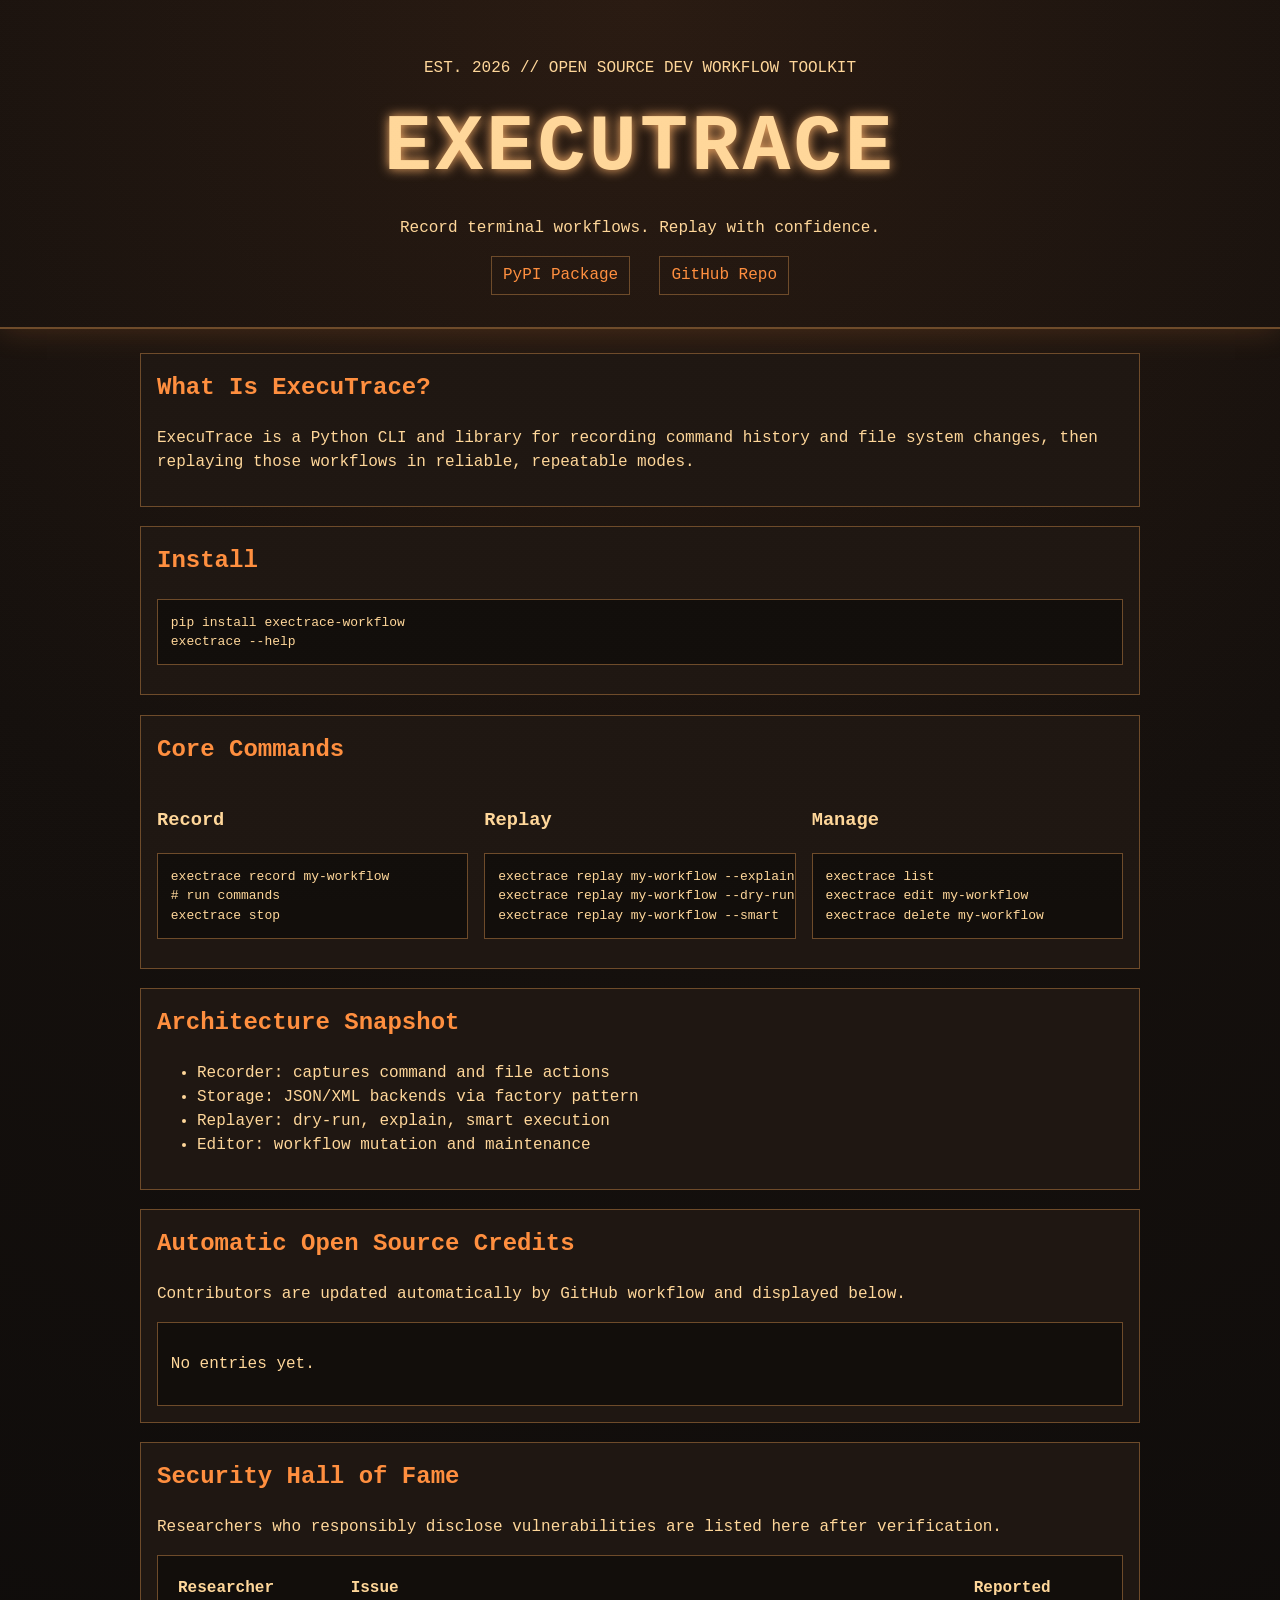
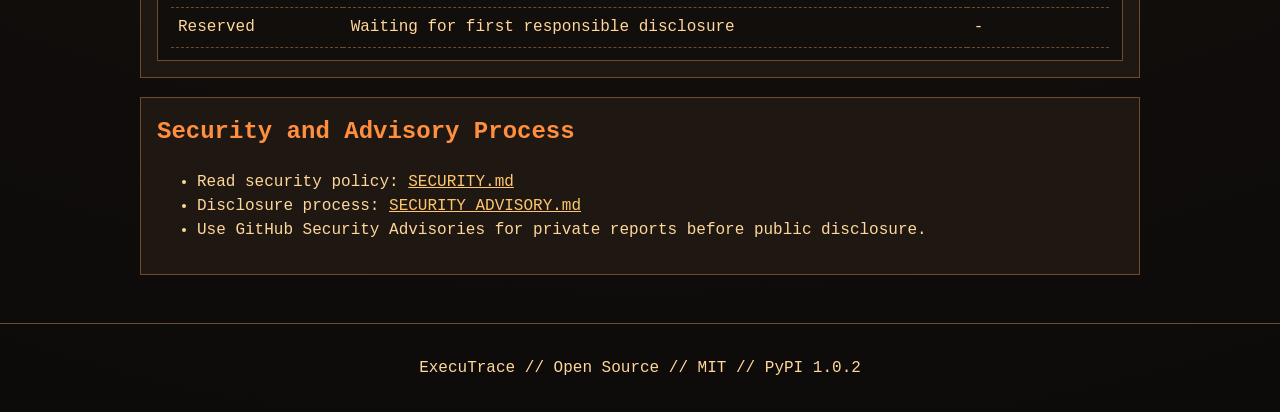
==== website/index.html @ c875852e "Docs: add retro docs website, security policy, and automated hall-of-fame workflows" ====
<!DOCTYPE html>
<html lang="en">
<head>
  <meta charset="UTF-8" />
  <meta name="viewport" content="width=device-width, initial-scale=1.0" />
  <meta name="description" content="ExecuTrace Documentation and Hall of Fame" />
  <title>ExecuTrace // Open Source Docs</title>
  <link rel="stylesheet" href="assets/style.css" />
</head>
<body>
  <div class="grain"></div>
  <header class="hero">
    <p class="mono">EST. 2026 // OPEN SOURCE DEV WORKFLOW TOOLKIT</p>
    <h1>EXECUTRACE</h1>
    <p class="subtitle">Record terminal workflows. Replay with confidence.</p>
    <div class="hero-actions">
      <a href="https://pypi.org/project/exectrace-workflow/" target="_blank" rel="noopener">PyPI Package</a>
      <a href="https://github.com/Stalin-143/ExecuTrace" target="_blank" rel="noopener">GitHub Repo</a>
    </div>
  </header>

  <main>
    <section>
      <h2>What Is ExecuTrace?</h2>
      <p>
        ExecuTrace is a Python CLI and library for recording command history and file system changes,
        then replaying those workflows in reliable, repeatable modes.
      </p>
    </section>

    <section>
      <h2>Install</h2>
      <pre><code>pip install exectrace-workflow
exectrace --help</code></pre>
    </section>

    <section>
      <h2>Core Commands</h2>
      <div class="grid">
        <article>
          <h3>Record</h3>
          <pre><code>exectrace record my-workflow
# run commands
exectrace stop</code></pre>
        </article>
        <article>
          <h3>Replay</h3>
          <pre><code>exectrace replay my-workflow --explain
exectrace replay my-workflow --dry-run
exectrace replay my-workflow --smart</code></pre>
        </article>
        <article>
          <h3>Manage</h3>
          <pre><code>exectrace list
exectrace edit my-workflow
exectrace delete my-workflow</code></pre>
        </article>
      </div>
    </section>

    <section>
      <h2>Architecture Snapshot</h2>
      <ul>
        <li>Recorder: captures command and file actions</li>
        <li>Storage: JSON/XML backends via factory pattern</li>
        <li>Replayer: dry-run, explain, smart execution</li>
        <li>Editor: workflow mutation and maintenance</li>
      </ul>
    </section>

    <section>
      <h2>Automatic Open Source Credits</h2>
      <p>
        Contributors are updated automatically by GitHub workflow and displayed below.
      </p>
      <div id="contributors" class="table"></div>
    </section>

    <section>
      <h2>Security Hall of Fame</h2>
      <p>
        Researchers who responsibly disclose vulnerabilities are listed here after verification.
      </p>
      <div id="security-hof" class="table"></div>
    </section>

    <section>
      <h2>Security and Advisory Process</h2>
      <ul>
        <li>Read security policy: <a href="../SECURITY.md">SECURITY.md</a></li>
        <li>Disclosure process: <a href="../SECURITY_ADVISORY.md">SECURITY_ADVISORY.md</a></li>
        <li>Use GitHub Security Advisories for private reports before public disclosure.</li>
      </ul>
    </section>
  </main>

  <footer>
    <p>ExecuTrace // Open Source // MIT // PyPI 1.0.2</p>
  </footer>

  <script src="assets/app.js"></script>
</body>
</html>
---- website/assets/style.css ----
:root {
  --bg: #15100d;
  --panel: #1f1712;
  --text: #ffd79a;
  --accent: #ff8f3f;
  --line: #6e4b2a;
  --glow: #ffb36b;
}

* {
  box-sizing: border-box;
}

body {
  margin: 0;
  font-family: "Courier New", Courier, monospace;
  background: radial-gradient(circle at top, #2a1b12 0%, var(--bg) 45%, #0d0b0a 100%);
  color: var(--text);
  line-height: 1.5;
}

.grain {
  position: fixed;
  inset: 0;
  pointer-events: none;
  opacity: 0.08;
  background-image: repeating-linear-gradient(0deg, rgba(255, 255, 255, 0.08) 0, rgba(255, 255, 255, 0.08) 1px, transparent 1px, transparent 2px);
}

.hero {
  text-align: center;
  padding: 3rem 1rem 2rem;
  border-bottom: 2px solid var(--line);
  box-shadow: 0 0 30px rgba(255, 143, 63, 0.2);
}

.hero h1 {
  margin: 0.5rem 0;
  font-size: clamp(2rem, 8vw, 5rem);
  letter-spacing: 0.2rem;
  text-shadow: 0 0 12px var(--glow);
}

.subtitle,
.mono {
  margin: 0.5rem 0;
}

.hero-actions {
  margin-top: 1rem;
}

.hero-actions a {
  color: var(--accent);
  margin: 0 0.6rem;
  border: 1px solid var(--line);
  padding: 0.4rem 0.7rem;
  text-decoration: none;
  display: inline-block;
}

main {
  width: min(1000px, 92%);
  margin: 1.5rem auto 3rem;
}

section {
  margin: 1.2rem 0;
  background: var(--panel);
  border: 1px solid var(--line);
  padding: 1rem;
}

h2 {
  margin-top: 0;
  color: var(--accent);
}

pre {
  background: #120e0b;
  border: 1px solid var(--line);
  padding: 0.8rem;
  overflow-x: auto;
}

.grid {
  display: grid;
  grid-template-columns: repeat(auto-fit, minmax(220px, 1fr));
  gap: 1rem;
}

.table {
  border: 1px solid var(--line);
  background: #120e0b;
  padding: 0.8rem;
}

.table table {
  width: 100%;
  border-collapse: collapse;
}

.table th,
.table td {
  text-align: left;
  padding: 0.45rem;
  border-bottom: 1px dashed var(--line);
}

a {
  color: #ffc66d;
}

footer {
  text-align: center;
  padding: 1rem;
  border-top: 1px solid var(--line);
}
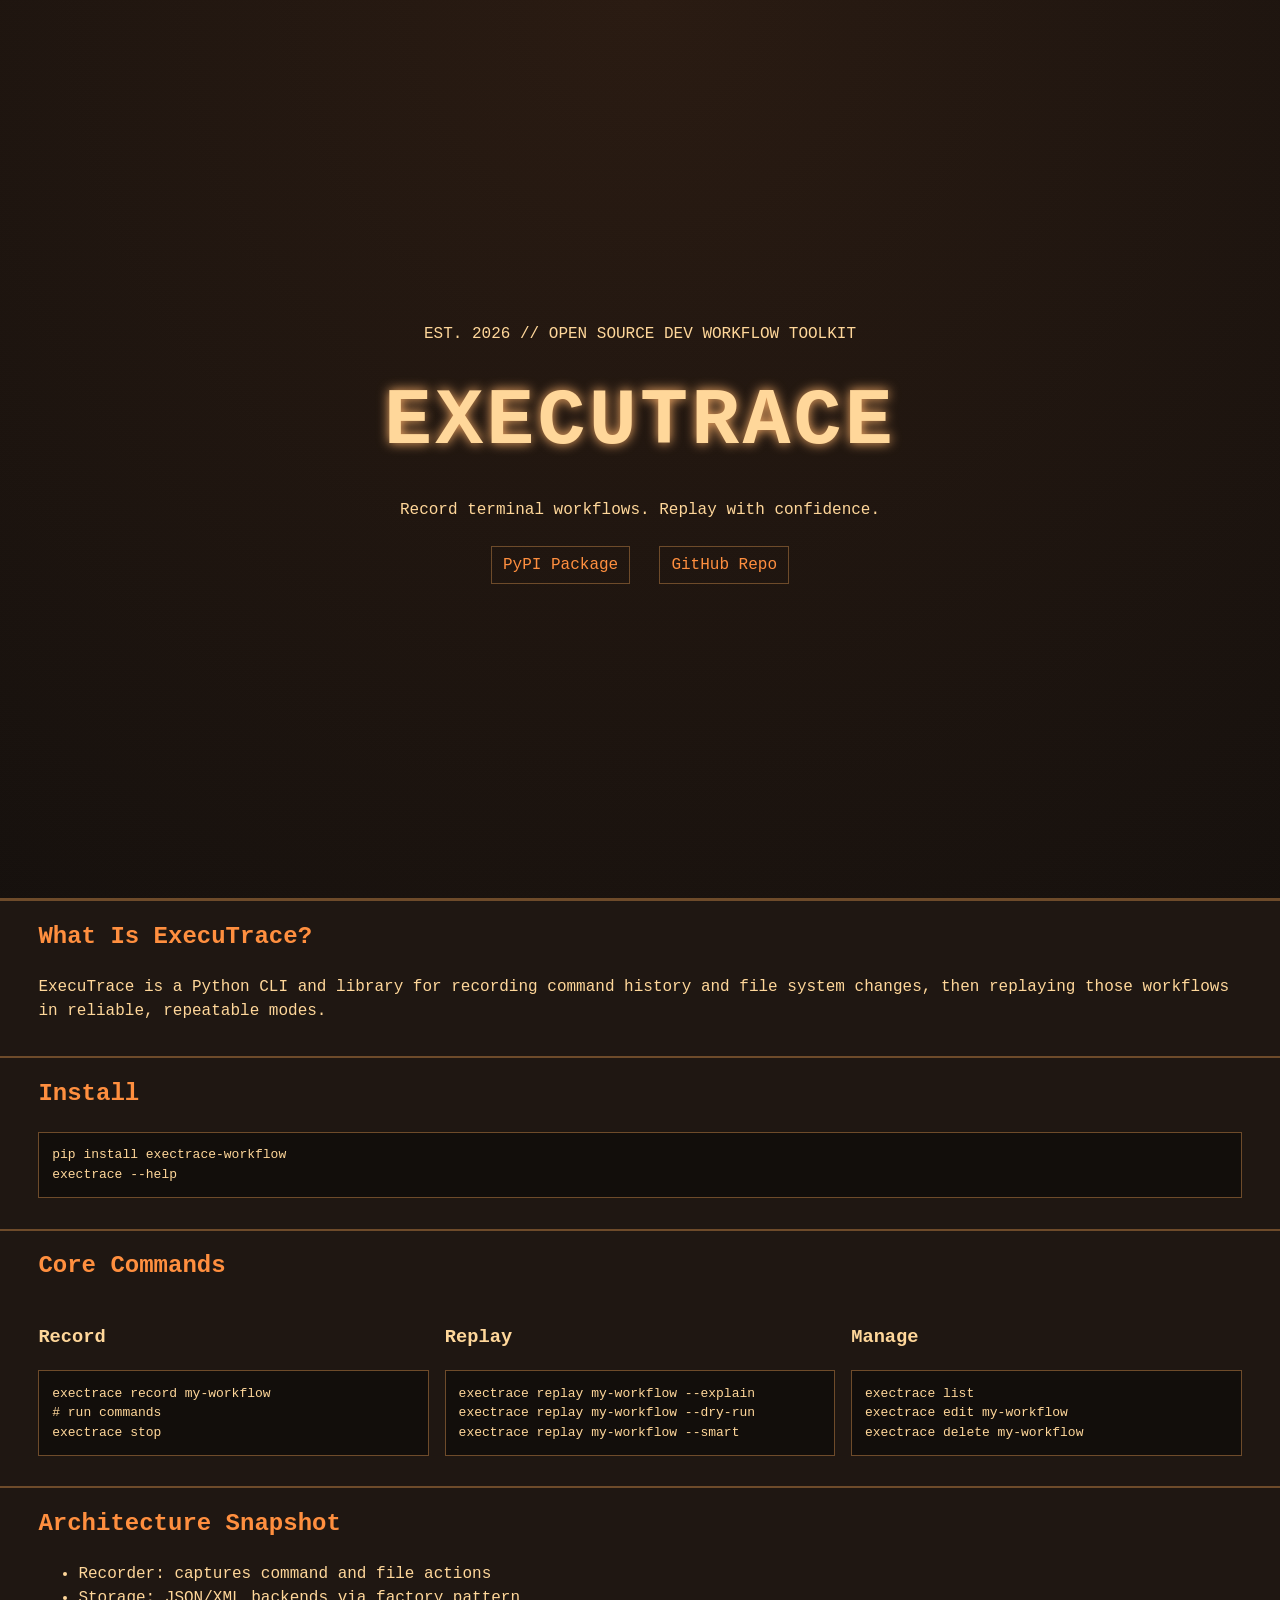
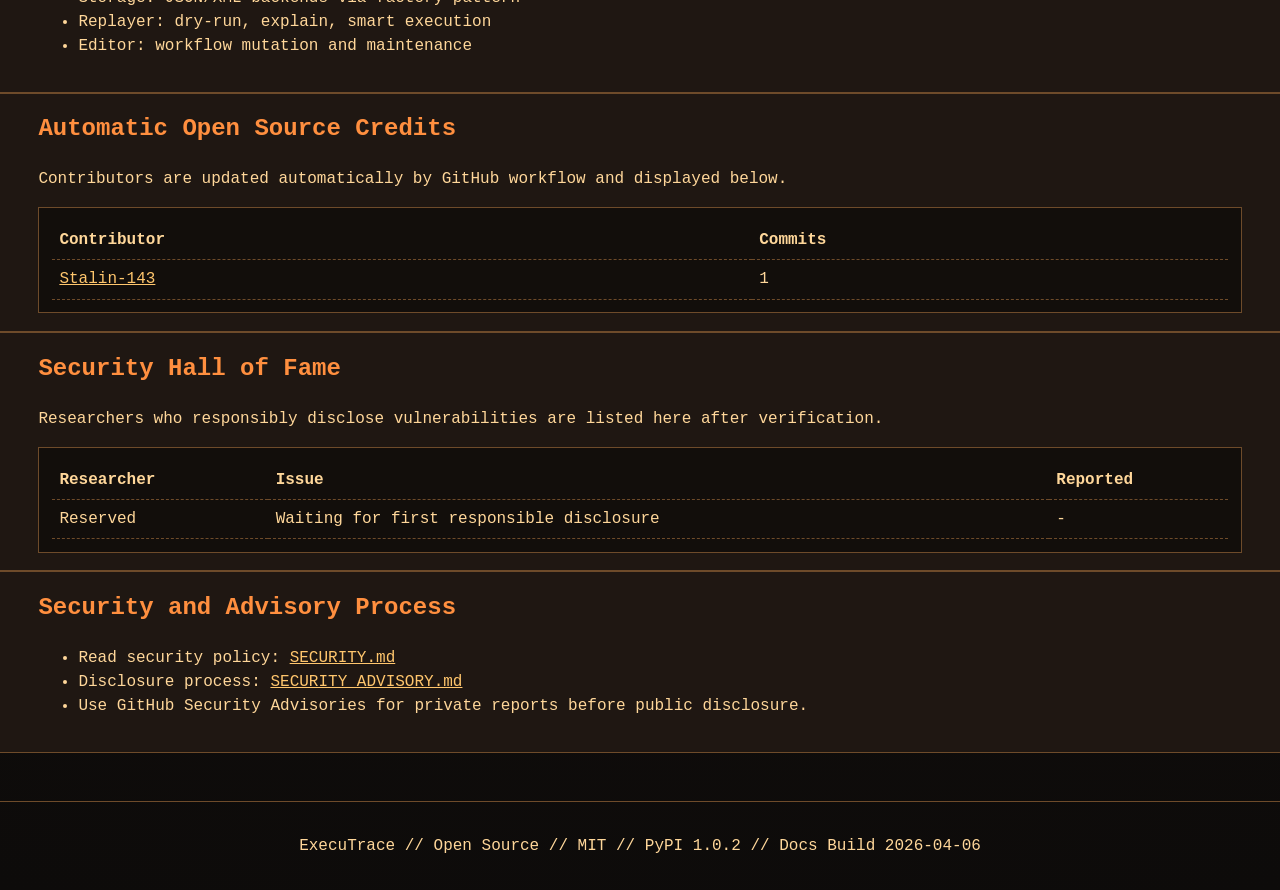
==== commit 58f29b47: "Website: force latest full-width CSS and cache-bust stylesheet" ====
--- a/website/index.html
+++ b/website/index.html
@@ -5,7 +5,7 @@
   <meta name="viewport" content="width=device-width, initial-scale=1.0" />
   <meta name="description" content="ExecuTrace Documentation and Hall of Fame" />
   <title>ExecuTrace // Open Source Docs</title>
-  <link rel="stylesheet" href="assets/style.css" />
+  <link rel="stylesheet" href="assets/style.css?v=20260406-fullwidth" />
 </head>
 <body>
   <div class="grain"></div>
@@ -95,7 +95,7 @@
   </main>
 
   <footer>
-    <p>ExecuTrace // Open Source // MIT // PyPI 1.0.2</p>
+    <p>ExecuTrace // Open Source // MIT // PyPI 1.0.2 // Docs Build 2026-04-06</p>
   </footer>
 
   <script src="assets/app.js"></script>
--- a/website/assets/style.css
+++ b/website/assets/style.css
@@ -11,8 +11,16 @@
   box-sizing: border-box;
 }
 
+html,
+body {
+  width: 100%;
+  max-width: 100%;
+  overflow-x: hidden;
+}
+
 body {
   margin: 0;
+  min-height: 100svh;
   font-family: "Courier New", Courier, monospace;
   background: radial-gradient(circle at top, #2a1b12 0%, var(--bg) 45%, #0d0b0a 100%);
   color: var(--text);
@@ -24,12 +32,19 @@
   inset: 0;
   pointer-events: none;
   opacity: 0.08;
+  z-index: 0;
   background-image: repeating-linear-gradient(0deg, rgba(255, 255, 255, 0.08) 0, rgba(255, 255, 255, 0.08) 1px, transparent 1px, transparent 2px);
 }
 
 .hero {
+  position: relative;
+  z-index: 1;
+  min-height: 100svh;
+  display: flex;
+  flex-direction: column;
+  justify-content: center;
   text-align: center;
-  padding: 3rem 1rem 2rem;
+  padding: 3rem 1rem;
   border-bottom: 2px solid var(--line);
   box-shadow: 0 0 30px rgba(255, 143, 63, 0.2);
 }
@@ -60,15 +75,21 @@
 }
 
 main {
-  width: min(1000px, 92%);
-  margin: 1.5rem auto 3rem;
+  position: relative;
+  z-index: 1;
+  width: 100%;
+  margin: 0;
+  padding: 0 0 3rem;
 }
 
 section {
-  margin: 1.2rem 0;
+  margin: 0;
   background: var(--panel);
-  border: 1px solid var(--line);
-  padding: 1rem;
+  border-top: 1px solid var(--line);
+  border-bottom: 1px solid var(--line);
+  border-left: 0;
+  border-right: 0;
+  padding: 1.1rem clamp(1rem, 3vw, 2.5rem);
 }
 
 h2 {
@@ -112,7 +133,19 @@
 }
 
 footer {
+  position: relative;
+  z-index: 1;
   text-align: center;
-  padding: 1rem;
+  padding: 1rem clamp(1rem, 3vw, 2.5rem);
   border-top: 1px solid var(--line);
 }
+
+@media (max-width: 700px) {
+  .hero {
+    min-height: 90svh;
+  }
+
+  .hero-actions a {
+    margin: 0.3rem;
+  }
+}
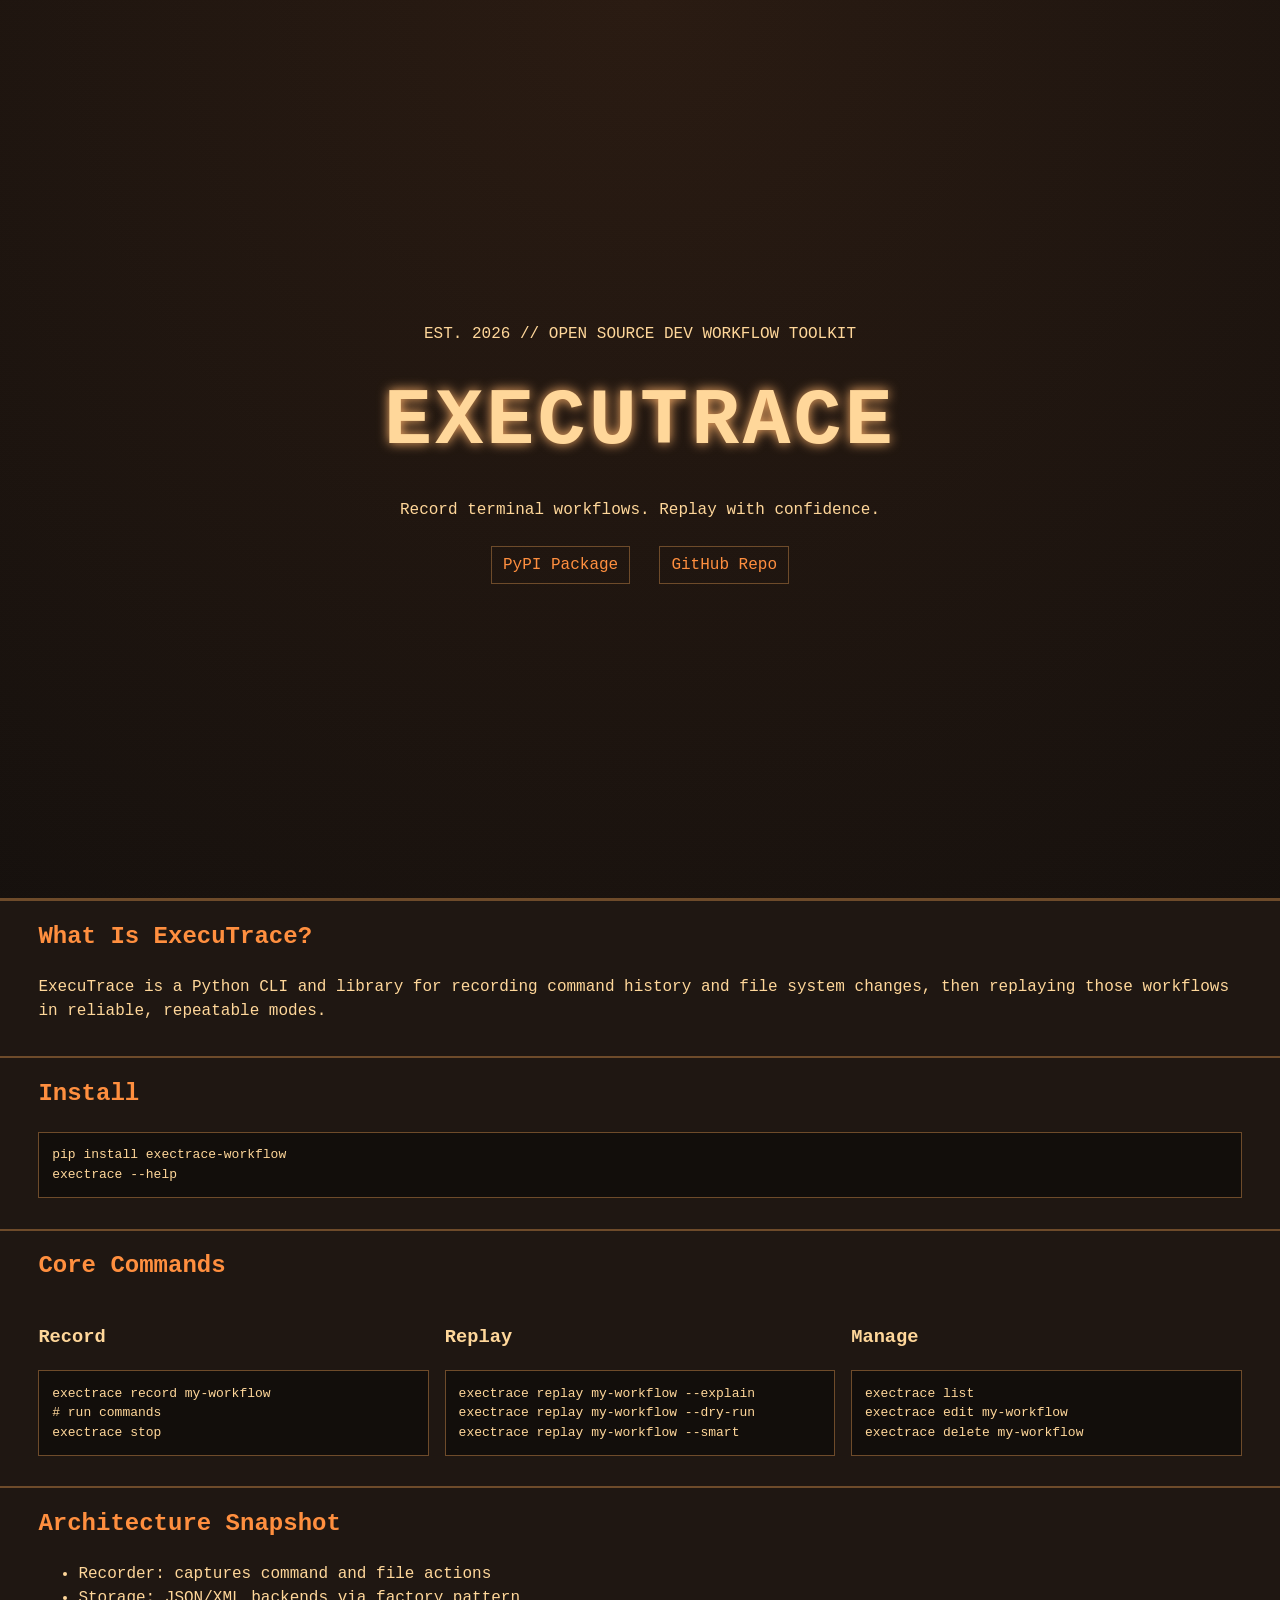
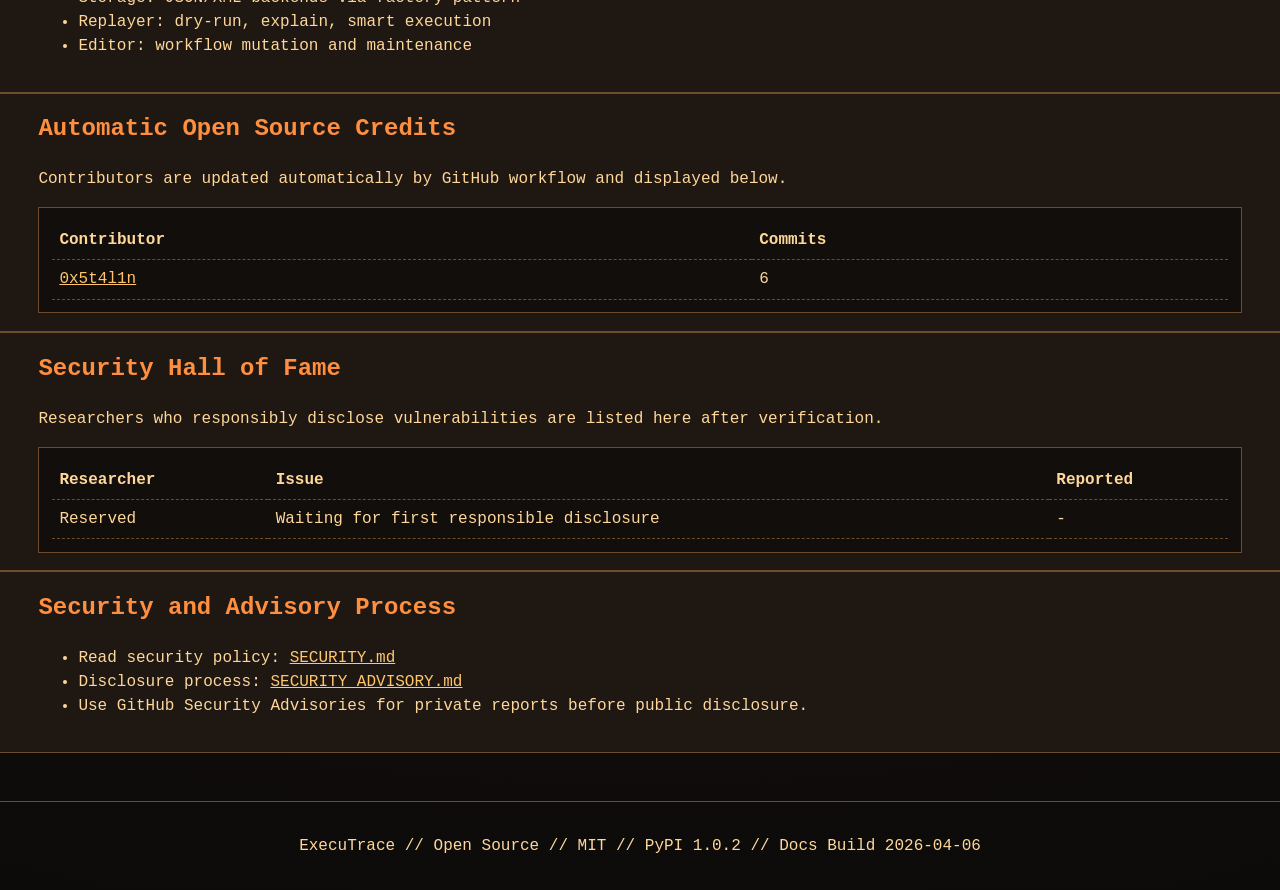
==== commit 7bf00a86: "Fix broken links and XSS in website - Fix GitHub repo links pointing to wrong user (Stalin-143 → th3" ====
--- a/website/index.html
+++ b/website/index.html
@@ -15,7 +15,7 @@
     <p class="subtitle">Record terminal workflows. Replay with confidence.</p>
     <div class="hero-actions">
       <a href="https://pypi.org/project/exectrace-workflow/" target="_blank" rel="noopener">PyPI Package</a>
-      <a href="https://github.com/Stalin-143/ExecuTrace" target="_blank" rel="noopener">GitHub Repo</a>
+      <a href="https://github.com/th30d4y/ExecuTrace" target="_blank" rel="noopener">GitHub Repo</a>
     </div>
   </header>
 
@@ -87,8 +87,8 @@
     <section>
       <h2>Security and Advisory Process</h2>
       <ul>
-        <li>Read security policy: <a href="../SECURITY.md">SECURITY.md</a></li>
-        <li>Disclosure process: <a href="../SECURITY_ADVISORY.md">SECURITY_ADVISORY.md</a></li>
+        <li>Read security policy: <a href="https://github.com/th30d4y/ExecuTrace/blob/main/SECURITY.md" target="_blank" rel="noopener">SECURITY.md</a></li>
+        <li>Disclosure process: <a href="https://github.com/th30d4y/ExecuTrace/blob/main/SECURITY_ADVISORY.md" target="_blank" rel="noopener">SECURITY_ADVISORY.md</a></li>
         <li>Use GitHub Security Advisories for private reports before public disclosure.</li>
       </ul>
     </section>
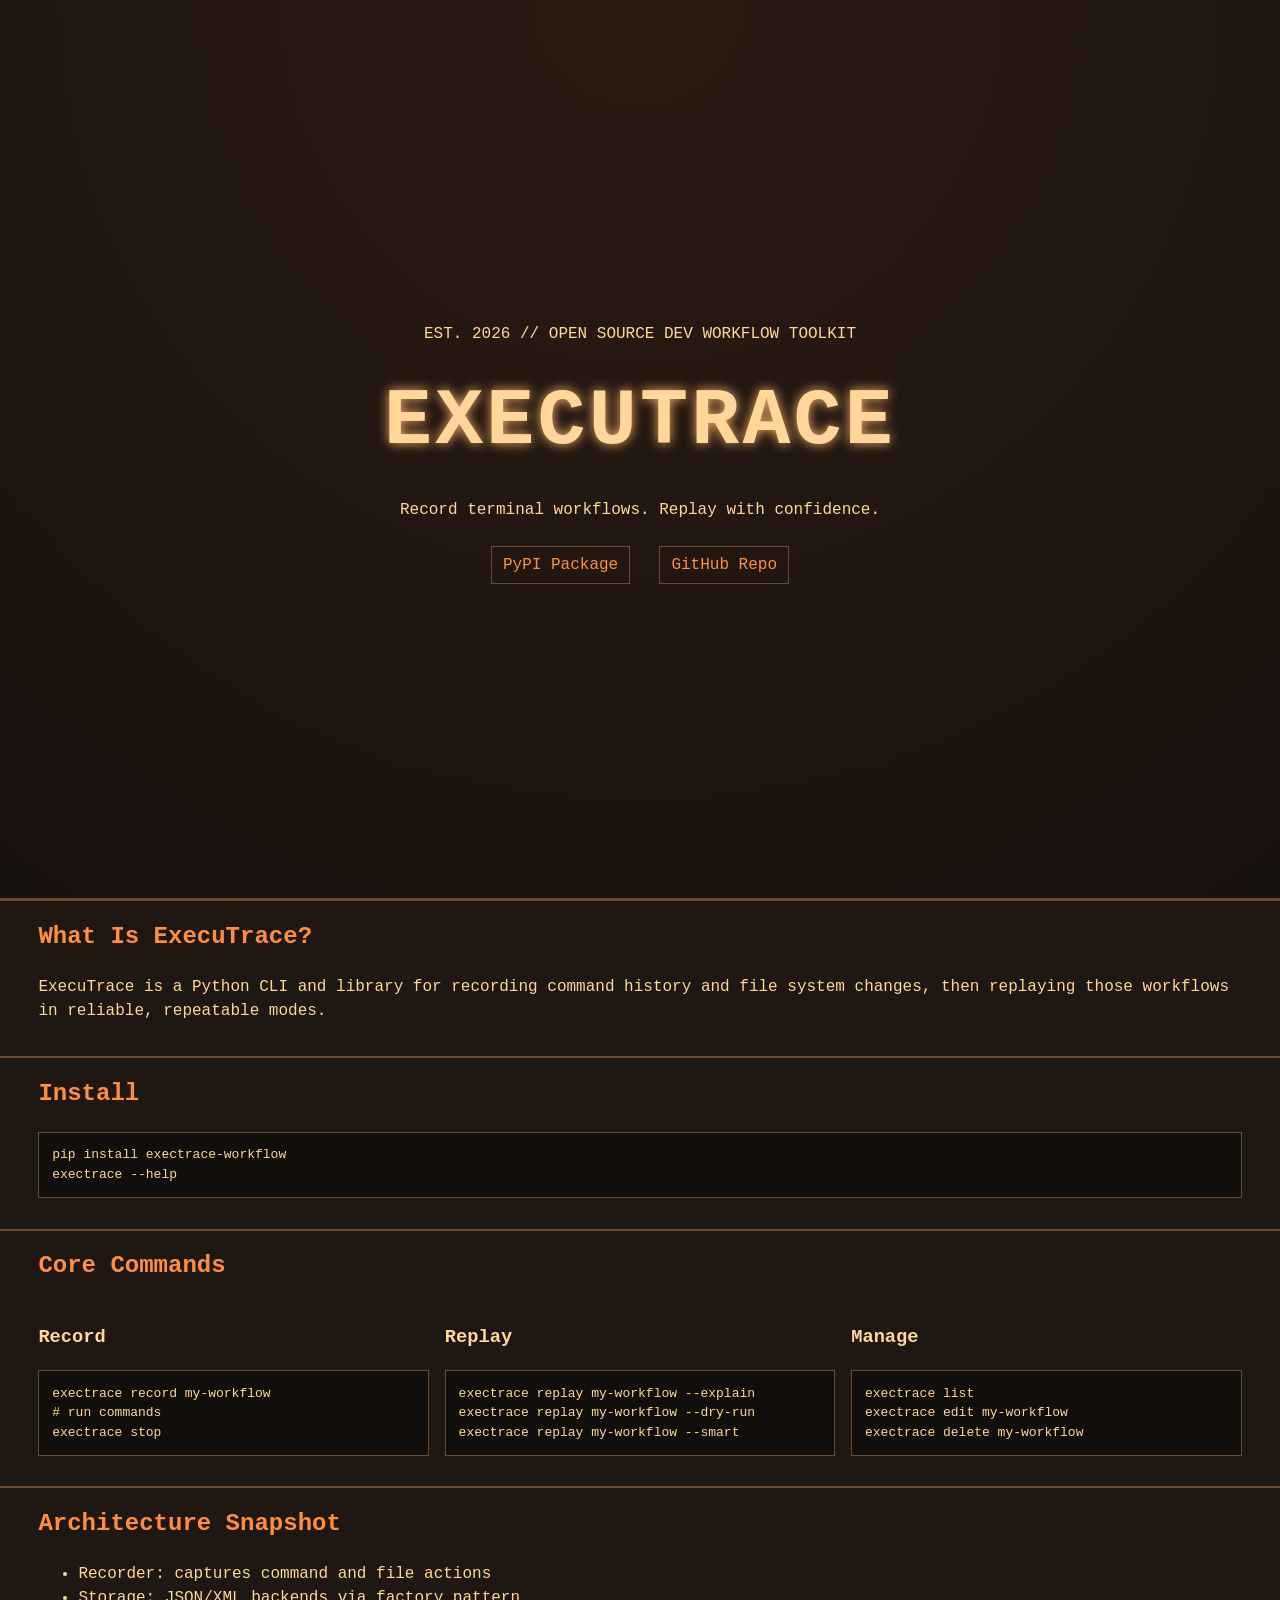
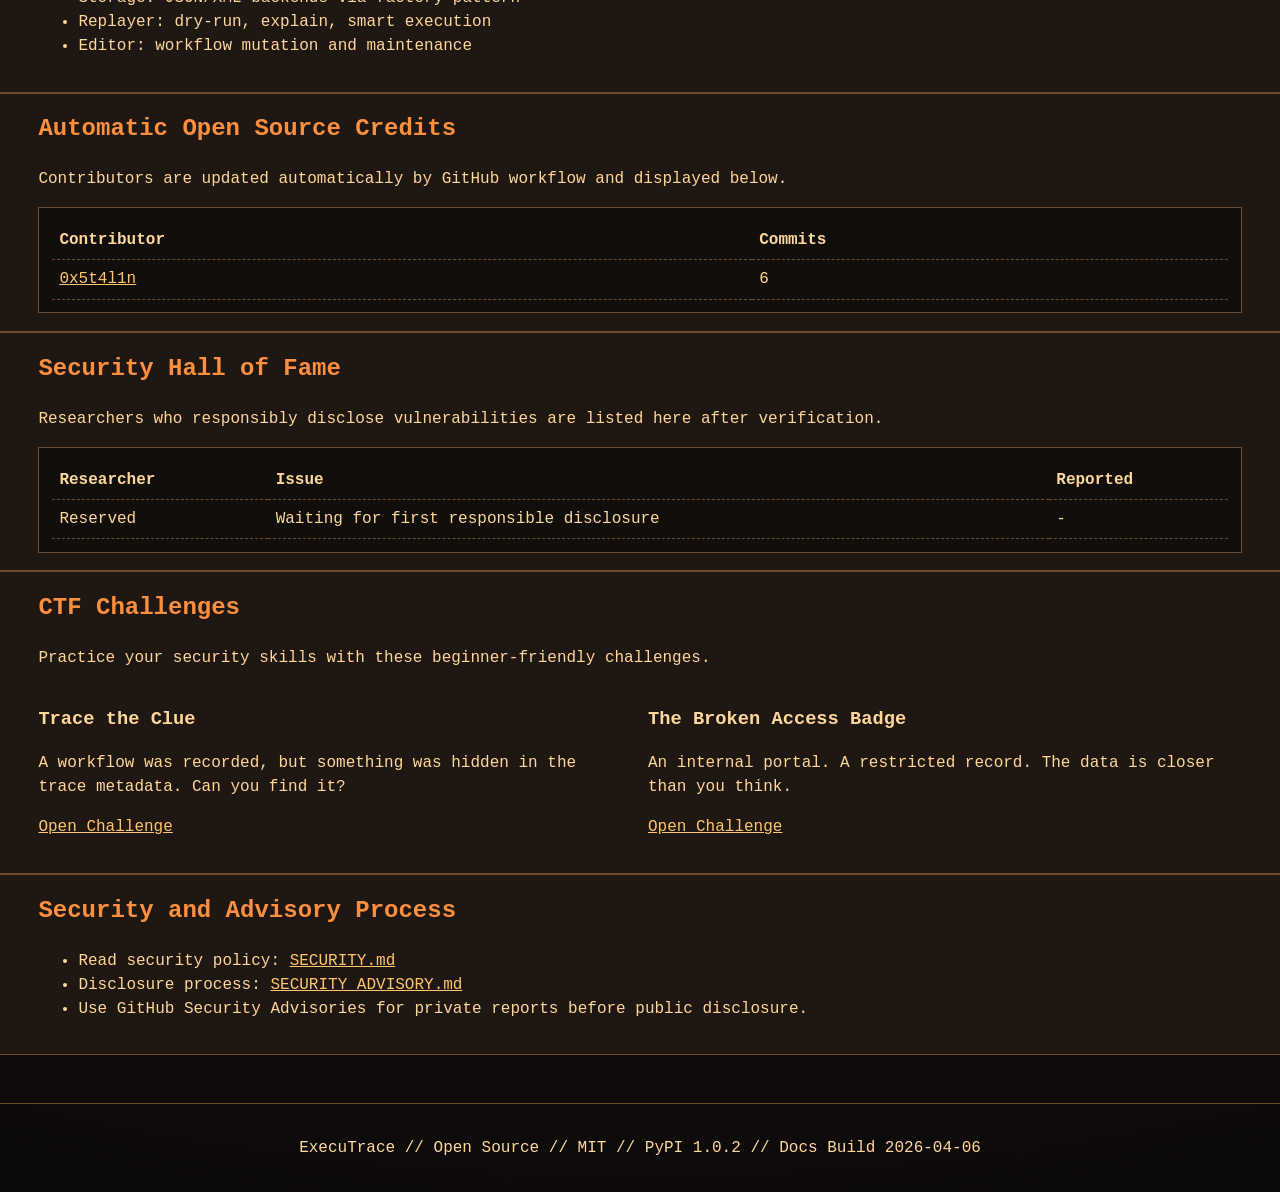
==== commit 9ee57b5f: "Add The Broken Access Badge CTF challenge New employee badge portal challenge page with internal dir" ====
--- a/website/index.html
+++ b/website/index.html
@@ -85,6 +85,23 @@
     </section>
 
     <section>
+      <h2>CTF Challenges</h2>
+      <p>Practice your security skills with these beginner-friendly challenges.</p>
+      <div class="grid">
+        <article>
+          <h3>Trace the Clue</h3>
+          <p>A workflow was recorded, but something was hidden in the trace metadata. Can you find it?</p>
+          <p><a href="challenge.html">Open Challenge</a></p>
+        </article>
+        <article>
+          <h3>The Broken Access Badge</h3>
+          <p>An internal portal. A restricted record. The data is closer than you think.</p>
+          <p><a href="portal.html">Open Challenge</a></p>
+        </article>
+      </div>
+    </section>
+
+    <section>
       <h2>Security and Advisory Process</h2>
       <ul>
         <li>Read security policy: <a href="https://github.com/th30d4y/ExecuTrace/blob/main/SECURITY.md" target="_blank" rel="noopener">SECURITY.md</a></li>
